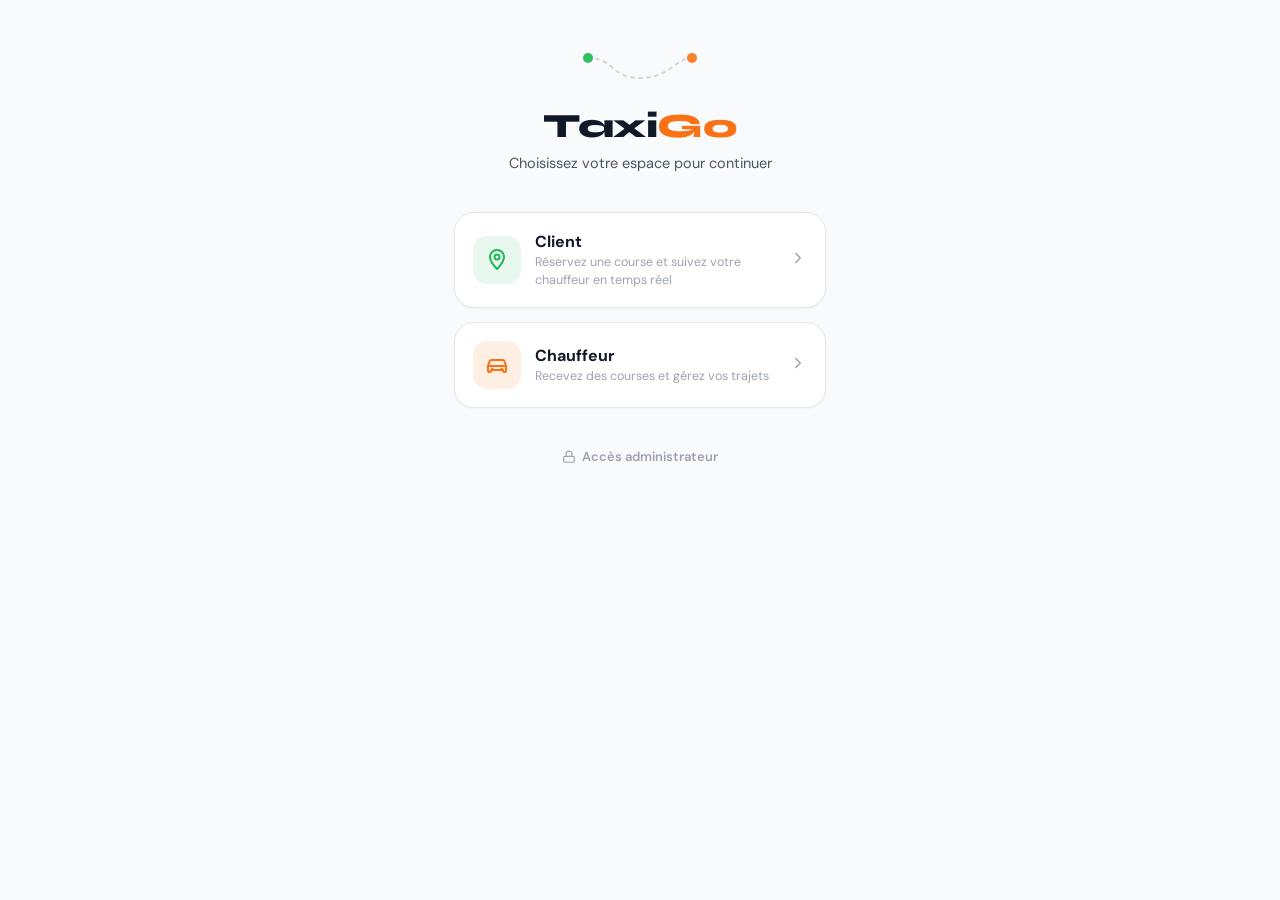
==== index.html @ 3bc14665 "nouveau départ" ====
<!DOCTYPE html>
<html lang="fr">
<head>
<meta charset="UTF-8">
<meta name="viewport" content="width=device-width, initial-scale=1.0, viewport-fit=cover">
<title>TaxiGo</title>
<meta name="description" content="TaxiGo — choisissez votre espace : client, chauffeur ou administration.">
<style>
@import url('https://fonts.googleapis.com/css2?family=Syne:wght@700;800&family=DM+Sans:wght@400;500;600;700&display=swap');

*, *::before, *::after { box-sizing: border-box; margin: 0; padding: 0; }

:root {
  --ink:        #111827;
  --ink-2:      #4b5563;
  --ink-3:      #9ca3af;
  --paper:      #f9fafb;
  --line:       #e5e7eb;
  --white:      #ffffff;
  --green:      #1db954;
  --green-bg:   #e8f8ee;
  --amber:      #f97316;
  --amber-bg:   rgba(249,115,22,.12);
  --font-head:  'Syne', sans-serif;
  --font-body:  'DM Sans', system-ui, sans-serif;
  --safe-top:   env(safe-area-inset-top, 0px);
  --safe-bot:   env(safe-area-inset-bottom, 0px);
}

html, body { min-height: 100%; }

body {
  font-family: var(--font-body);
  background: var(--paper);
  color: var(--ink);
  -webkit-font-smoothing: antialiased;
  display: flex;
  min-height: 100vh;
}

.portal {
  width: 100%;
  max-width: 420px;
  margin: 0 auto;
  padding: calc(var(--safe-top) + 48px) 24px calc(var(--safe-bot) + 40px);
  display: flex;
  flex-direction: column;
  align-items: center;
}

/* ── Motif route (décoratif) ─────────────────────── */
.route-motif { margin-bottom: 18px; opacity: .9; }

/* ── Marque ───────────────────────────────────────── */
.brand {
  font-family: var(--font-head);
  font-size: 34px;
  font-weight: 800;
  letter-spacing: -.5px;
  color: var(--ink);
  text-decoration: none;
}
.brand span { color: var(--amber); }

.tagline {
  margin-top: 8px;
  margin-bottom: 40px;
  font-size: 14.5px;
  color: var(--ink-2);
  text-align: center;
}

/* ── Cartes d'espace ──────────────────────────────── */
.space-grid {
  width: 100%;
  display: flex;
  flex-direction: column;
  gap: 14px;
}

.space-card {
  display: flex;
  align-items: center;
  gap: 14px;
  width: 100%;
  background: var(--white);
  border: 1.5px solid var(--line);
  border-radius: 20px;
  padding: 18px;
  text-decoration: none;
  color: inherit;
  box-shadow: 0 1px 3px rgba(17,24,39,.04);
  transition: transform .15s, box-shadow .15s, border-color .15s;
}

.space-card:active { transform: scale(.98); }

.space-card:hover {
  border-color: var(--ink-3);
  box-shadow: 0 8px 24px rgba(17,24,39,.08);
}

.space-card .icon {
  flex-shrink: 0;
  width: 48px;
  height: 48px;
  border-radius: 14px;
  display: flex;
  align-items: center;
  justify-content: center;
}

.space-card[data-accent="client"] .icon    { background: var(--green-bg); color: var(--green); }
.space-card[data-accent="chauffeur"] .icon { background: var(--amber-bg); color: var(--amber); }

.space-card .text { flex: 1; min-width: 0; }

.space-card .title {
  display: block;
  font-size: 16px;
  font-weight: 700;
  color: var(--ink);
  margin-bottom: 2px;
}

.space-card .desc {
  display: block;
  font-size: 12.5px;
  line-height: 1.4;
  color: var(--ink-3);
}

.space-card .chevron { flex-shrink: 0; color: var(--ink-3); }

/* ── Lien admin (discret) ────────────────────────── */
.admin-link {
  display: inline-flex;
  align-items: center;
  gap: 6px;
  margin-top: 32px;
  font-size: 13px;
  font-weight: 600;
  color: var(--ink-3);
  text-decoration: none;
  padding: 8px 12px;
  border-radius: 10px;
  transition: color .15s, background .15s;
}

.admin-link:hover { color: var(--ink-2); background: var(--line); }

@media (prefers-reduced-motion: reduce) {
  * { transition: none !important; animation: none !important; }
}
</style>
</head>
<body>
  <main class="portal">

    <svg class="route-motif" width="120" height="40" viewBox="0 0 120 40" fill="none" aria-hidden="true">
      <path d="M8 10 C 35 10, 30 30, 60 30 S 95 10, 112 10" stroke="#d1d5db" stroke-width="2" stroke-dasharray="3 5" stroke-linecap="round"/>
      <circle cx="8" cy="10" r="5" fill="#1db954"/>
      <circle cx="112" cy="10" r="5" fill="#f97316"/>
    </svg>

    <a href="/" class="brand">Taxi<span>Go</span></a>
    <p class="tagline">Choisissez votre espace pour continuer</p>

    <div class="space-grid">

      <a href="/client" class="space-card" data-accent="client">
        <span class="icon">
          <svg width="24" height="24" viewBox="0 0 24 24" fill="none" stroke="currentColor" stroke-width="2" stroke-linecap="round" stroke-linejoin="round">
            <path d="M12 21s-7-7.2-7-12a7 7 0 1 1 14 0c0 4.8-7 12-7 12z"/>
            <circle cx="12" cy="9" r="2.5"/>
          </svg>
        </span>
        <span class="text">
          <span class="title">Client</span>
          <span class="desc">Réservez une course et suivez votre chauffeur en temps réel</span>
        </span>
        <span class="chevron">
          <svg width="18" height="18" viewBox="0 0 24 24" fill="none" stroke="currentColor" stroke-width="2" stroke-linecap="round" stroke-linejoin="round"><polyline points="9 18 15 12 9 6"/></svg>
        </span>
      </a>

      <a href="/chauffeur" class="space-card" data-accent="chauffeur">
        <span class="icon">
          <svg width="24" height="24" viewBox="0 0 24 24" fill="none" stroke="currentColor" stroke-width="2" stroke-linecap="round" stroke-linejoin="round">
            <path d="M3 13l1.6-4.8A2 2 0 0 1 6.5 7h11a2 2 0 0 1 1.9 1.2L21 13"/>
            <path d="M3 13h18v5a1 1 0 0 1-1 1h-1a1 1 0 0 1-1-1v-1H6v1a1 1 0 0 1-1 1H4a1 1 0 0 1-1-1v-5z"/>
            <circle cx="7.5" cy="16" r="1.2" fill="currentColor" stroke="none"/>
            <circle cx="16.5" cy="16" r="1.2" fill="currentColor" stroke="none"/>
          </svg>
        </span>
        <span class="text">
          <span class="title">Chauffeur</span>
          <span class="desc">Recevez des courses et gérez vos trajets</span>
        </span>
        <span class="chevron">
          <svg width="18" height="18" viewBox="0 0 24 24" fill="none" stroke="currentColor" stroke-width="2" stroke-linecap="round" stroke-linejoin="round"><polyline points="9 18 15 12 9 6"/></svg>
        </span>
      </a>

    </div>

    <a href="/admin" class="admin-link">
      <svg width="14" height="14" viewBox="0 0 24 24" fill="none" stroke="currentColor" stroke-width="2" stroke-linecap="round" stroke-linejoin="round"><rect x="3" y="11" width="18" height="10" rx="2"/><path d="M7 11V7a5 5 0 0 1 10 0v4"/></svg>
      Accès administrateur
    </a>

  </main>
</body>
</html>
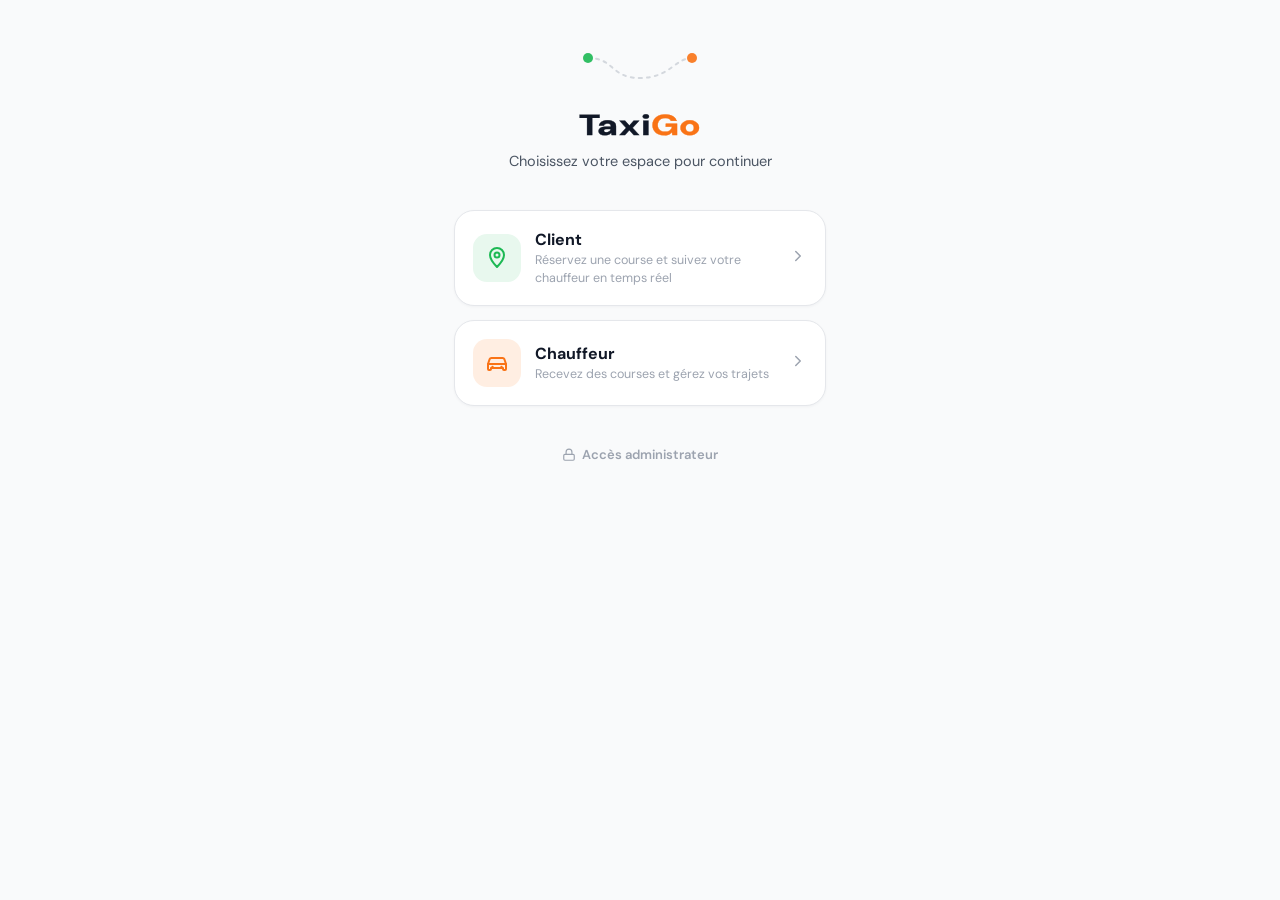
==== commit dacc7a1b: "logo étiré front" ====
--- a/index.html
+++ b/index.html
@@ -5,8 +5,13 @@
 <meta name="viewport" content="width=device-width, initial-scale=1.0, viewport-fit=cover">
 <title>TaxiGo</title>
 <meta name="description" content="TaxiGo — choisissez votre espace : client, chauffeur ou administration.">
+
+<link rel="icon" type="image/png" sizes="32x32" href="/frontend/client/html/icons/client-32.png" />
+<link rel="icon" type="image/png" sizes="16x16" href="/frontend/client/html/icons/client-16.png" />
+<link rel="shortcut icon" href="/frontend/client/html/icons/client-favicon.ico" />
+
 <style>
-@import url('https://fonts.googleapis.com/css2?family=Syne:wght@700;800&family=DM+Sans:wght@400;500;600;700&display=swap');
+@import url('https://fonts.googleapis.com/css2?family=DM+Sans:wght@400;500;600;700;800&display=swap');
 
 *, *::before, *::after { box-sizing: border-box; margin: 0; padding: 0; }
 
@@ -21,7 +26,7 @@
   --green-bg:   #e8f8ee;
   --amber:      #f97316;
   --amber-bg:   rgba(249,115,22,.12);
-  --font-head:  'Syne', sans-serif;
+  --font-head:  'DM Sans', system-ui, sans-serif;
   --font-body:  'DM Sans', system-ui, sans-serif;
   --safe-top:   env(safe-area-inset-top, 0px);
   --safe-bot:   env(safe-area-inset-bottom, 0px);
@@ -54,11 +59,17 @@
 /* ── Marque ───────────────────────────────────────── */
 .brand {
   font-family: var(--font-head);
-  font-size: 34px;
-  font-weight: 800;
-  letter-spacing: -.5px;
+  font-size: 29px;            /* Augmenté de 27px à 29px pour compenser la petite hauteur de DM Sans */
+  font-weight: 800;           /* Conservé comme demandé */
+  letter-spacing: 0.5px;      /* Passé de -.4px à +0.5px pour étendre l'espace, typique du style étalé de Syne */
   color: var(--ink);
   text-decoration: none;
+
+  /* ─── PROPRIÉTÉS AJOUTÉES POUR SIMULER 'SYNE' ─── */
+  display: inline-block;      /* Nécessaire pour appliquer la transformation de largeur */
+  transform: scaleX(1.25);    /* Étire horizontalement DM Sans de 25% (Syne à 800 est extrêmement large) */ 
+  /* Optionnel : Un léger contour invisible pour booster le gras si le 800 de DM Sans reste trop fin */
+  -webkit-text-stroke: 0.3px currentColor; 
 }
 .brand span { color: var(--amber); }
 
@@ -211,4 +222,4 @@
 
   </main>
 </body>
-</html>
+</html>
